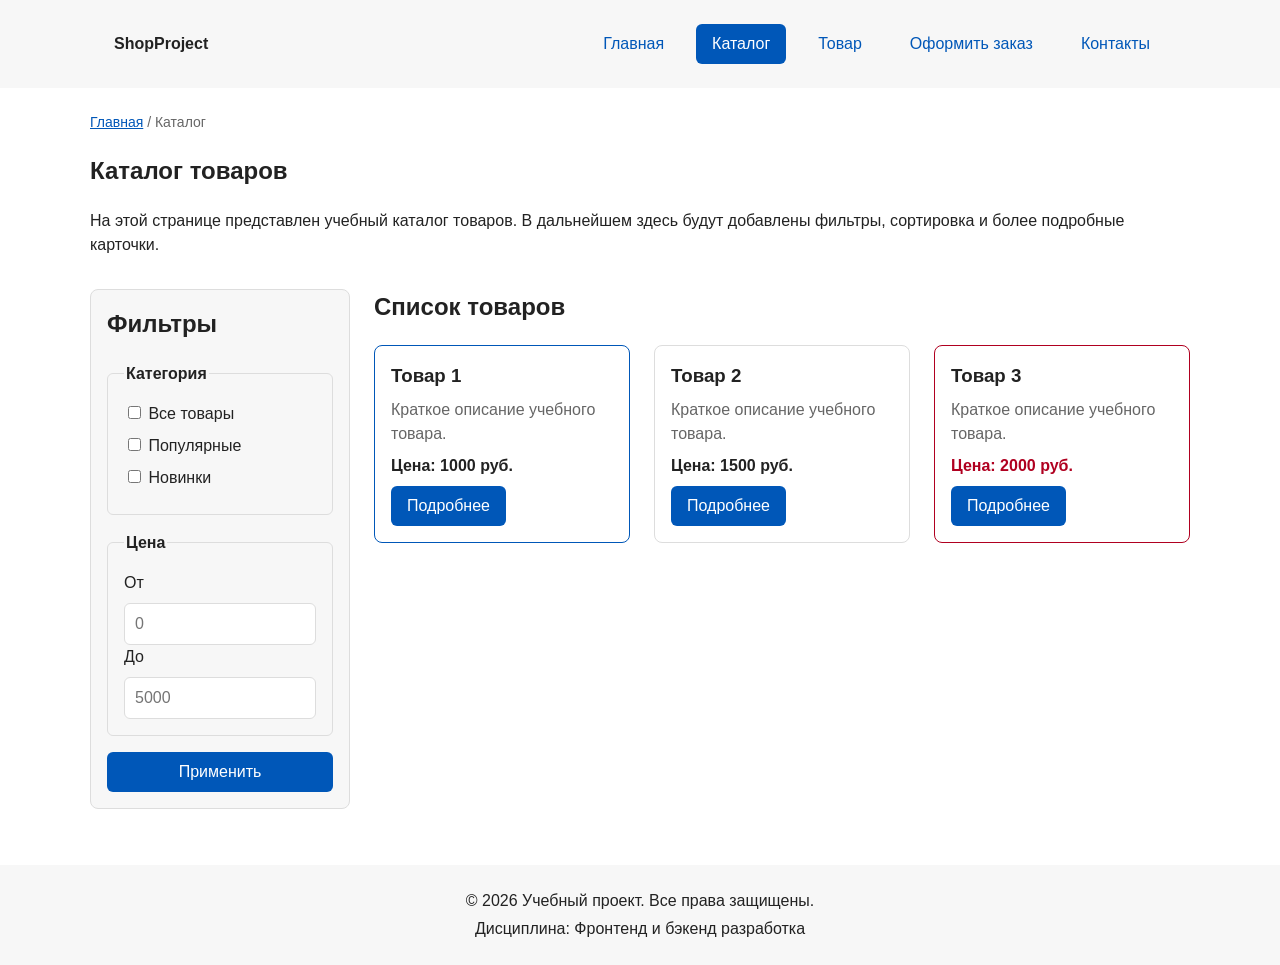
==== catalog.html @ c6a7417a "chore: initialize responsive project" ====
<!DOCTYPE html>
<html lang="ru">
<head>
  <meta charset="UTF-8">
  <meta name="viewport" content="width=device-width, initial-scale=1.0">
  <title>Учебный интернет-магазин</title>
  <link rel="stylesheet" href="css/style.css">
  <script src="js/main.js" defer></script>

  <meta property="og:type" content="website">
  <meta property="og:title" content="Учебный интернет-магазин">
  <meta
    property="og:description"
    content="Учебный frontend-проект интернет-магазина."
  >
  <meta
    property="og:image"
    content="https://ashurvel-rgb.github.io/kr1-html-css-shop/images/preview.jpg"
  >
</head>
<body>
  <header class="site-header">
    <div class="site-header__inner">
      <a class="site-header__logo" href="index.html">ShopProject</a>

      <nav class="site-nav" aria-label="Основная навигация">
        <ul class="site-nav__list">
          <li class="site-nav__item"><a class="site-nav__link" href="index.html">Главная</a></li>
          <li class="site-nav__item"><a class="site-nav__link site-nav__link--active" href="catalog.html">Каталог</a></li>
          <li class="site-nav__item"><a class="site-nav__link" href="product.html">Товар</a></li>
          <li class="site-nav__item"><a class="site-nav__link" href="order.html">Оформить заказ</a></li>
          <li class="site-nav__item"><a class="site-nav__link" href="contacts.html">Контакты</a></li>
        </ul>
      </nav>
    </div>
  </header>

  <main>
    <nav class="breadcrumbs" aria-label="Хлебные крошки">
      <a class="breadcrumbs__link" href="index.html">Главная</a>
      <span class="breadcrumbs__current">Каталог</span>
    </nav>

    <section class="section">
      <h1>Каталог товаров</h1>
      <p>
        На этой странице представлен учебный каталог товаров.
        В дальнейшем здесь будут добавлены фильтры, сортировка и более
        подробные карточки.
      </p>
    </section>

    <section class="catalog-layout">
      <aside class="catalog-filters">
        <h2 class="catalog-filters__title">Фильтры</h2>

        <form class="filters-form" action="#" method="get">
          <fieldset class="filters-form__group">
            <legend class="filters-form__legend">Категория</legend>

            <label class="filters-form__label">
              <input class="filters-form__input" type="checkbox" name="category" value="all">
              Все товары
            </label>
            <label class="filters-form__label">
              <input class="filters-form__input" type="checkbox" name="category" value="popular">
              Популярные
            </label>
            <label class="filters-form__label">
              <input class="filters-form__input" type="checkbox" name="category" value="new">
              Новинки
            </label>
          </fieldset>

          <fieldset class="filters-form__group">
            <legend class="filters-form__legend">Цена</legend>

            <label class="filters-form__label" for="price-from">От</label>
            <input class="filters-form__input filters-form__input--number" id="price-from" name="price-from" type="number" min="0" placeholder="0">

            <label class="filters-form__label" for="price-to">До</label>
            <input class="filters-form__input filters-form__input--number" id="price-to" name="price-to" type="number" min="0" placeholder="5000">
          </fieldset>

          <button class="button button--primary" type="submit">Применить</button>
        </form>
      </aside>

      <section class="catalog-products">
        <h2 class="catalog-products__title">Список товаров</h2>

        <div class="products-grid">
          <article class="product-card product-card--featured">
            <h3 class="product-card__title">Товар 1</h3>
            <p class="product-card__description">Краткое описание учебного товара.</p>
            <p class="product-card__price">Цена: 1000 руб.</p>
            <a class="button button--primary product-card__button" href="product.html">Подробнее</a>
          </article>

          <article class="product-card">
            <h3 class="product-card__title">Товар 2</h3>
            <p class="product-card__description">Краткое описание учебного товара.</p>
            <p class="product-card__price">Цена: 1500 руб.</p>
            <a class="button button--primary product-card__button" href="product.html">Подробнее</a>
          </article>

          <article class="product-card product-card--discount">
            <h3 class="product-card__title">Товар 3</h3>
            <p class="product-card__description">Краткое описание учебного товара.</p>
            <p class="product-card__price">Цена: 2000 руб.</p>
            <a class="button button--primary product-card__button" href="product.html">Подробнее</a>
          </article>
        </div>
      </section>
    </section>
  </main>

  <footer class="site-footer">
    <p class="site-footer__text">&copy; 2026 Учебный проект. Все права защищены.</p>
    <p class="site-footer__text">Дисциплина: Фронтенд и бэкенд разработка</p>
  </footer>
</body>
</html>
---- css/style.css ----
/* ===============================
   1. Переменные проекта
   =============================== */

:root {
  /* Основные цвета проекта */
  --color-bg: #ffffff;
  --color-text: #222222;
  --color-muted: #666666;
  --color-primary: #0057b8;
  --color-primary-dark: #003f86;
  --color-border: #dddddd;
  --color-surface: #f7f7f7;
  --color-surface-accent: #eef5ff;
  --color-danger: #b00020;
  --color-success: #168a2f;
  --color-success-bg: #eefaf0;
  --color-white: #ffffff;

  /* Отступы */
  --space-xs: 4px;
  --space-sm: 8px;
  --space-md: 16px;
  --space-lg: 24px;
  --space-xl: 32px;

  /* Скругления */
  --radius-sm: 6px;
  --radius-md: 8px;
  --radius-lg: 12px;

  /* Размеры */
  --container-width: 1100px;
}

/* ===============================
   2. Базовые стили
   =============================== */

* {
  box-sizing: border-box;
}

body {
  margin: 0;
  font-family: Arial, sans-serif;
  line-height: 1.5;
  color: var(--color-text);
  background-color: var(--color-bg);
}

main {
  min-height: 60vh;
  padding: var(--space-lg);
}

/* ===============================
   3. Общие элементы интерфейса
   =============================== */

a {
  color: var(--color-primary);
}

a:hover {
  color: var(--color-primary-dark);
}

a:focus-visible {
  outline: 2px solid var(--color-primary);
  outline-offset: 3px;
}

.button {
  display: inline-block;
  padding: var(--space-sm) var(--space-md);
  border: none;
  border-radius: var(--radius-sm);
  font: inherit;
  text-decoration: none;
  cursor: pointer;
}

.button--primary {
  color: var(--color-white);
  background-color: var(--color-primary);
}

.button--primary:hover {
  color: var(--color-white);
  background-color: var(--color-primary-dark);
}

.button--secondary {
  color: var(--color-primary);
  background-color: transparent;
  border: 1px solid var(--color-primary);
}

.button--secondary:hover {
  color: var(--color-white);
  background-color: var(--color-primary);
}

.button:focus-visible {
  outline: 2px solid var(--color-primary);
  outline-offset: 3px;
}

.button:disabled,
.button--disabled {
  opacity: 0.6;
  cursor: not-allowed;
}

/* ===============================
   4. Компоненты страницы
   =============================== */

.site-header {
  background-color: var(--color-surface);
}

.site-header__inner {
  display: flex;
  align-items: center;
  justify-content: space-between;
  gap: var(--space-lg);
  max-width: var(--container-width);
  margin: 0 auto;
  padding: var(--space-lg);
}

.site-header__logo {
  font-weight: 700;
  text-decoration: none;
  color: var(--color-text);
}

.site-nav__list {
  display: flex;
  flex-wrap: wrap;
  justify-content: center;
  align-items: center;
  gap: var(--space-md);
  padding: 0;
  margin: 0;
  list-style: none;
}

.site-nav__link {
  display: inline-block;
  padding: var(--space-sm) var(--space-md);
  color: var(--color-primary);
  text-decoration: none;
  border-radius: var(--radius-sm);
}

.site-nav__link:hover {
  color: var(--color-white);
  background-color: var(--color-primary);
}

.site-nav__link:focus-visible {
  outline: 2px solid var(--color-primary);
  outline-offset: 3px;
}

.site-nav__link--active {
  color: var(--color-white);
  background-color: var(--color-primary);
}

.hero {
  max-width: var(--container-width);
  margin: 0 auto var(--space-xl);
  padding: var(--space-xl) var(--space-lg);
  background-color: var(--color-surface-accent);
  border-radius: var(--radius-lg);
}

.section {
  max-width: var(--container-width);
  margin: 0 auto var(--space-xl);
}

.section h2 {
  margin-top: 0;
}

.products-grid {
  display: grid;
  grid-template-columns: repeat(3, 1fr);
  gap: var(--space-lg);
}

.product-card {
  display: flex;
  flex-direction: column;
  gap: var(--space-sm);
  margin-bottom: 0;
  padding: var(--space-md);
  border: 1px solid var(--color-border);
  border-radius: var(--radius-md);
  background-color: var(--color-bg);
}

.product-card:hover {
  border-color: var(--color-primary);
}

.product-card--featured {
  border-color: var(--color-primary);
}

.product-card--discount {
  border-color: var(--color-danger);
}

.product-card__title {
  margin: 0;
  color: var(--color-text);
}

.product-card__description {
  margin: 0;
  color: var(--color-muted);
}

.product-card__price {
  margin: 0;
  font-weight: 700;
}

.product-card--discount .product-card__price {
  color: var(--color-danger);
}

.product-card__button {
  margin-top: auto;
  align-self: flex-start;
}

.aside-info {
  max-width: var(--container-width);
  margin: 0 auto var(--space-xl);
  padding: var(--space-md);
  border-left: 4px solid var(--color-primary);
  background-color: var(--color-surface);
}

.catalog-layout {
  max-width: var(--container-width);
  margin: 0 auto var(--space-xl);
  display: grid;
  grid-template-columns: 260px 1fr;
  grid-template-areas: "filters products";
  gap: var(--space-lg);
}

.catalog-filters {
  grid-area: filters;
  padding: var(--space-md);
  border: 1px solid var(--color-border);
  border-radius: var(--radius-md);
  background-color: var(--color-surface);
}

.catalog-filters__title,
.catalog-products__title {
  margin-top: 0;
}

.catalog-products {
  grid-area: products;
}

.filters-form {
  display: grid;
  gap: var(--space-md);
}

.filters-form__group {
  margin: 0;
  padding: var(--space-md);
  border: 1px solid var(--color-border);
  border-radius: var(--radius-sm);
}

.filters-form__legend {
  font-weight: 700;
}

.filters-form__label {
  display: block;
  margin-bottom: var(--space-sm);
}

.filters-form__input--number {
  width: 100%;
  padding: 8px 10px;
  border: 1px solid var(--color-border);
  border-radius: var(--radius-sm);
  font: inherit;
}

/* ===============================
   5. Форма и модальное окно
   =============================== */

.order-dialog {
  width: min(100% - 32px, 560px);
  padding: var(--space-lg);
  border: none;
  border-radius: var(--radius-lg);
}

.order-dialog::backdrop {
  background-color: rgba(0, 0, 0, 0.5);
}

.order-dialog__title {
  margin-top: 0;
}

.order-form__field {
  margin-bottom: var(--space-md);
}

.order-form__label {
  display: block;
  margin-bottom: var(--space-xs);
}

.order-form__input,
.order-form__select,
.order-form__textarea {
  width: 100%;
  padding: 10px 12px;
  border: 1px solid var(--color-border);
  border-radius: var(--radius-sm);
  font: inherit;
}

.order-form__input--checkbox {
  width: auto;
}

.order-form__hint {
  display: block;
  margin-top: var(--space-xs);
  color: var(--color-muted);
}

.order-form__input:hover,
.order-form__select:hover,
.order-form__textarea:hover {
  border-color: var(--color-primary);
}

.order-form__input:focus-visible,
.order-form__select:focus-visible,
.order-form__textarea:focus-visible {
  outline: 2px solid var(--color-primary);
  outline-offset: 3px;
}

.order-form [aria-invalid="true"] {
  border-color: var(--color-danger);
}

.order-form__actions {
  display: flex;
  gap: var(--space-md);
  margin-top: var(--space-lg);
}

.success-message {
  max-width: var(--container-width);
  margin: var(--space-lg) auto;
  padding: var(--space-md);
  border-left: 4px solid var(--color-success);
  background-color: var(--color-success-bg);
}

.order-form--standalone {
  padding: var(--space-lg);
  border: 1px solid var(--color-border);
  border-radius: var(--radius-lg);
  background-color: var(--color-bg);
}

.order-page {
  display: grid;
  grid-template-columns: minmax(220px, 0.7fr) minmax(320px, 1.3fr);
  gap: var(--space-xl);
  max-width: var(--container-width);
  margin: 0 auto var(--space-xl);
  align-items: start;
}

.order-page__eyebrow,
.product-detail__badge {
  margin: 0 0 var(--space-sm);
  color: var(--color-primary);
  font-weight: 700;
  text-transform: uppercase;
  letter-spacing: 0.04em;
}

.product-detail {
  display: grid;
  grid-template-columns: minmax(240px, 0.8fr) minmax(320px, 1.2fr);
  gap: var(--space-xl);
  max-width: var(--container-width);
  margin: 0 auto var(--space-xl);
  padding: var(--space-xl);
  border-radius: var(--radius-lg);
  background-color: var(--color-surface-accent);
}

.product-detail__media {
  display: grid;
  min-height: 280px;
  place-items: center;
  border: 1px solid var(--color-border);
  border-radius: var(--radius-lg);
  background-color: var(--color-white);
  font-size: 96px;
}

.product-detail__title {
  margin: 0 0 var(--space-md);
}

.product-detail__description {
  color: var(--color-muted);
}

.product-detail__price {
  font-size: 1.5rem;
  font-weight: 700;
}

.table-wrapper {
  overflow-x: auto;
}

.product-table {
  width: 100%;
  border-collapse: collapse;
  background-color: var(--color-bg);
}

.product-table__caption {
  margin-bottom: var(--space-sm);
  text-align: left;
  font-weight: 700;
}

.product-table th,
.product-table td {
  padding: 12px;
  border: 1px solid var(--color-border);
  text-align: left;
}

.product-table__head {
  color: var(--color-white);
  background-color: var(--color-primary);
}

.product-table__body tr:nth-child(even) {
  background-color: var(--color-surface);
}
.breadcrumbs {
  max-width: var(--container-width);
  margin: 0 auto var(--space-md);
  font-size: 14px;
  color: var(--color-muted);
}

.breadcrumbs__link {
  color: var(--color-primary);
}

.breadcrumbs__current::before {
  content: " / ";
  color: var(--color-muted);
}

.site-footer {
  padding: var(--space-lg);
  background-color: var(--color-surface);
  text-align: center;
}

.site-footer__text {
  margin: 0;
}

.site-footer__text + .site-footer__text {
  margin-top: var(--space-xs);
}
html {
  scroll-behavior: smooth;
}
:target {
  outline: 2px dashed var(--color-primary);
  outline-offset: 4px;
}

@media (max-width: 820px) {
  .site-header__inner {
    flex-direction: column;
    align-items: flex-start;
  }

  .site-nav__list {
    justify-content: flex-start;
  }

  .products-grid,
  .catalog-layout,
  .order-page,
  .product-detail {
    grid-template-columns: 1fr;
  }

  .catalog-layout {
    grid-template-areas:
      "filters"
      "products";
  }
}

@media (max-width: 520px) {
  main,
  .site-header__inner,
  .site-footer,
  .hero,
  .product-detail,
  .order-form--standalone {
    padding: var(--space-md);
  }

  .site-nav__list,
  .order-form__actions {
    flex-direction: column;
    align-items: stretch;
  }

  .site-nav__link,
  .button {
    width: 100%;
    text-align: center;
  }
}
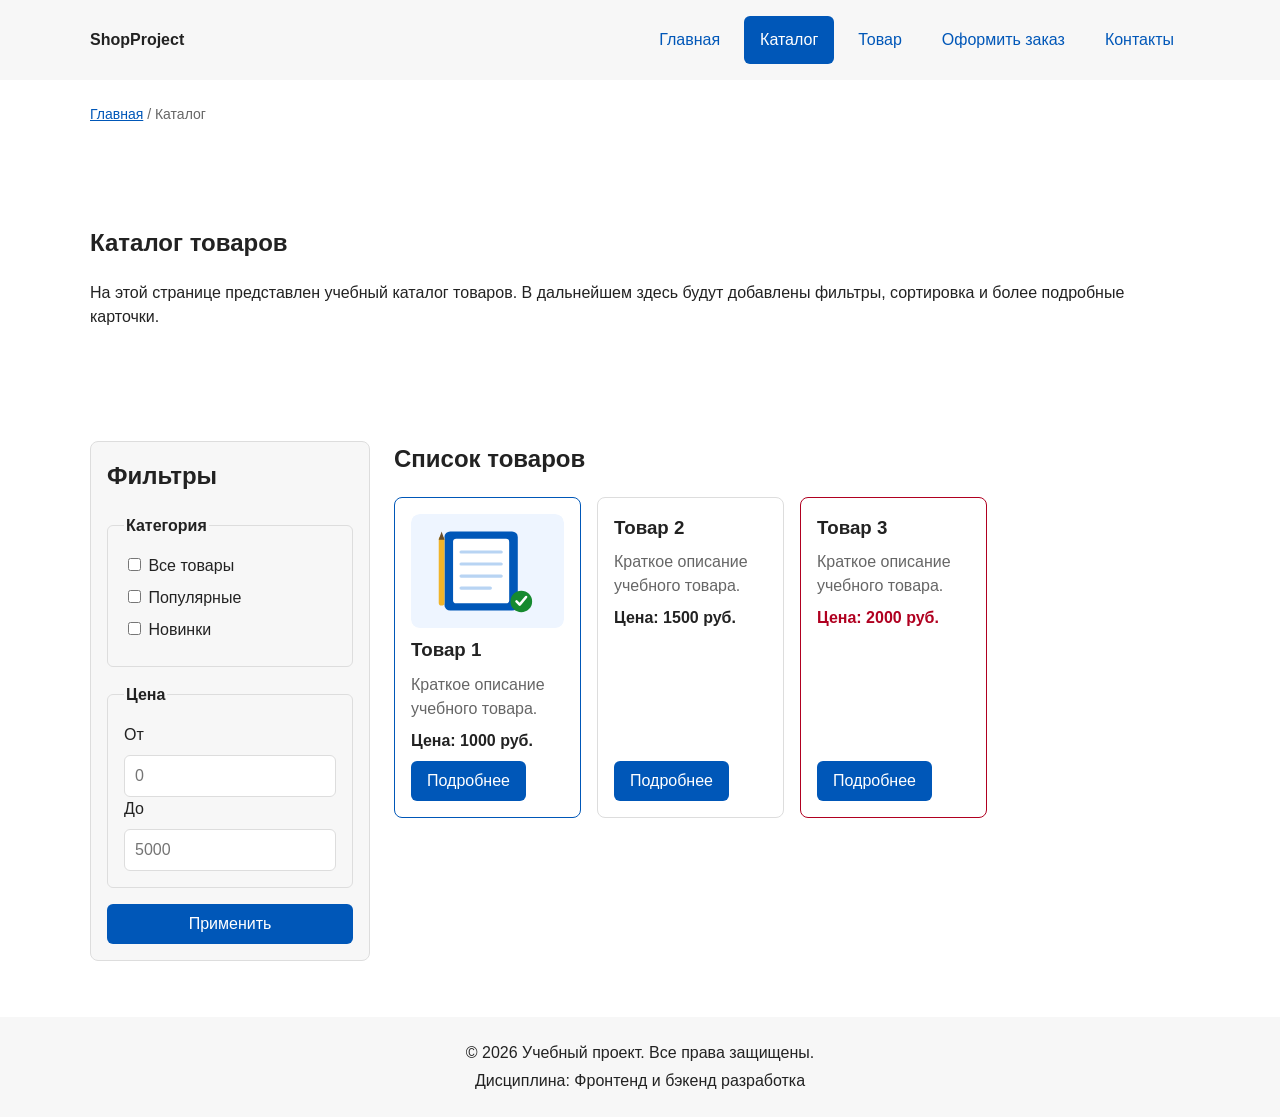
==== commit 5443bd57: "feat: add responsive layout styles" ====
--- a/catalog.html
+++ b/catalog.html
@@ -4,7 +4,9 @@
   <meta charset="UTF-8">
   <meta name="viewport" content="width=device-width, initial-scale=1.0">
   <title>Учебный интернет-магазин</title>
+  <link rel="icon" href="images/favicon.svg" type="image/svg+xml">
   <link rel="stylesheet" href="css/style.css">
+  <link rel="stylesheet" href="css/responsive.css">
   <script src="js/main.js" defer></script>
 
   <meta property="og:type" content="website">
@@ -91,6 +93,16 @@
 
         <div class="products-grid">
           <article class="product-card product-card--featured">
+            <img
+              class="product-card__image"
+              src="images/product-1-640.svg"
+              srcset="images/product-1-480.svg 480w, images/product-1-640.svg 640w, images/product-1-960.svg 960w"
+              sizes="(max-width: 639px) 100vw, (max-width: 1023px) 50vw, 33vw"
+              alt="Синий блокнот для учёбы"
+              width="640"
+              height="480"
+              loading="lazy"
+            >
             <h3 class="product-card__title">Товар 1</h3>
             <p class="product-card__description">Краткое описание учебного товара.</p>
             <p class="product-card__price">Цена: 1000 руб.</p>
--- a/css/responsive.css
+++ b/css/responsive.css
@@ -0,0 +1,269 @@
+/*
+  Адаптивные стили для контрольной работы №3.
+  Подход: Mobile First.
+  Базовые стили рассчитаны на мобильный экран.
+  Расширения добавляются через min-width медиазапросы.
+*/
+
+*,
+*::before,
+*::after {
+  box-sizing: border-box;
+}
+
+html {
+  scroll-behavior: smooth;
+}
+
+img,
+video {
+  max-width: 100%;
+  height: auto;
+}
+
+body {
+  overflow-x: hidden;
+}
+
+main,
+.site-header__inner,
+.section,
+.hero,
+.catalog-layout,
+.order-page,
+.product-detail,
+.breadcrumbs,
+.aside-info {
+  width: min(100% - 32px, 1200px);
+  margin-inline: auto;
+}
+
+main {
+  padding: 24px 0;
+}
+
+.section {
+  padding-block: clamp(24px, 5vw, 64px);
+}
+
+.site-header {
+  position: static;
+}
+
+.site-header__inner {
+  flex-direction: column;
+  align-items: stretch;
+  gap: 16px;
+  padding: 16px 0;
+}
+
+.site-nav__list {
+  flex-direction: column;
+  align-items: stretch;
+  gap: 8px;
+}
+
+.site-nav__link {
+  display: block;
+  min-height: 44px;
+  padding: 12px 16px;
+}
+
+.hero {
+  display: grid;
+  gap: 24px;
+  align-items: center;
+  padding: clamp(24px, 5vw, 64px);
+}
+
+.hero__content {
+  display: grid;
+  gap: 16px;
+}
+
+.hero__title,
+.hero__description {
+  margin: 0;
+}
+
+.hero__title {
+  font-size: clamp(28px, 7vw, 56px);
+  line-height: 1.1;
+}
+
+.hero__image {
+  display: block;
+  width: 100%;
+  max-width: 520px;
+  margin-inline: auto;
+  border-radius: var(--radius-lg, 12px);
+}
+
+.products-grid {
+  grid-template-columns: 1fr;
+  gap: 16px;
+}
+
+.product-card {
+  min-width: 0;
+}
+
+.product-card__title,
+.product-card__description {
+  overflow-wrap: anywhere;
+}
+
+.product-card__image {
+  display: block;
+  width: 100%;
+  aspect-ratio: 4 / 3;
+  object-fit: cover;
+  border-radius: var(--radius-md, 8px);
+}
+
+.catalog-layout {
+  grid-template-columns: 1fr;
+  grid-template-areas:
+    "filters"
+    "products";
+  gap: 24px;
+}
+
+.catalog-filters {
+  position: static;
+}
+
+.order-page,
+.product-detail {
+  grid-template-columns: 1fr;
+}
+
+.order-form {
+  display: grid;
+  gap: 16px;
+}
+
+.order-form__field {
+  display: grid;
+  gap: 8px;
+  min-width: 0;
+  margin-bottom: 0;
+}
+
+.order-form__input,
+.order-form__textarea,
+.order-form__select {
+  width: 100%;
+  min-height: 44px;
+  padding: 10px 12px;
+  font: inherit;
+}
+
+.order-form__textarea {
+  min-height: 120px;
+  resize: vertical;
+}
+
+.order-form__actions {
+  display: flex;
+  flex-direction: column;
+  gap: 12px;
+  margin-top: 0;
+}
+
+.table-wrapper {
+  width: 100%;
+  overflow-x: auto;
+  -webkit-overflow-scrolling: touch;
+}
+
+.product-table {
+  width: 100%;
+  min-width: 640px;
+  border-collapse: collapse;
+}
+
+.order-dialog {
+  width: min(100% - 32px, 560px);
+  max-height: calc(100vh - 32px);
+  overflow: auto;
+}
+
+.order-dialog::backdrop {
+  background: rgb(0 0 0 / 0.5);
+}
+
+@media (min-width: 640px) {
+  .products-grid {
+    grid-template-columns: repeat(2, minmax(0, 1fr));
+  }
+}
+
+@media (min-width: 768px) {
+  .site-header {
+    position: sticky;
+    top: 0;
+    z-index: 100;
+  }
+
+  .site-header__inner {
+    flex-direction: row;
+    align-items: center;
+  }
+
+  .site-nav__list {
+    flex-direction: row;
+    flex-wrap: wrap;
+    align-items: center;
+  }
+
+  .order-form {
+    grid-template-columns: repeat(2, minmax(0, 1fr));
+  }
+
+  .order-form__field--wide,
+  .order-form__actions {
+    grid-column: 1 / -1;
+  }
+
+  .order-form__actions {
+    flex-direction: row;
+  }
+}
+
+@media (min-width: 900px) {
+  .hero {
+    grid-template-columns: minmax(0, 1fr) minmax(320px, 520px);
+  }
+}
+
+@media (min-width: 1024px) {
+  .products-grid {
+    grid-template-columns: repeat(3, minmax(0, 1fr));
+  }
+
+  .catalog-layout {
+    grid-template-columns: 280px minmax(0, 1fr);
+    grid-template-areas: "filters products";
+    align-items: start;
+  }
+
+  .catalog-filters {
+    position: sticky;
+    top: 88px;
+  }
+
+  .order-page {
+    grid-template-columns: minmax(220px, 0.7fr) minmax(320px, 1.3fr);
+  }
+
+  .product-detail {
+    grid-template-columns: minmax(240px, 0.8fr) minmax(320px, 1.2fr);
+  }
+}
+
+@media (min-width: 1280px) {
+  .products-grid {
+    grid-template-columns: repeat(4, minmax(0, 1fr));
+  }
+}
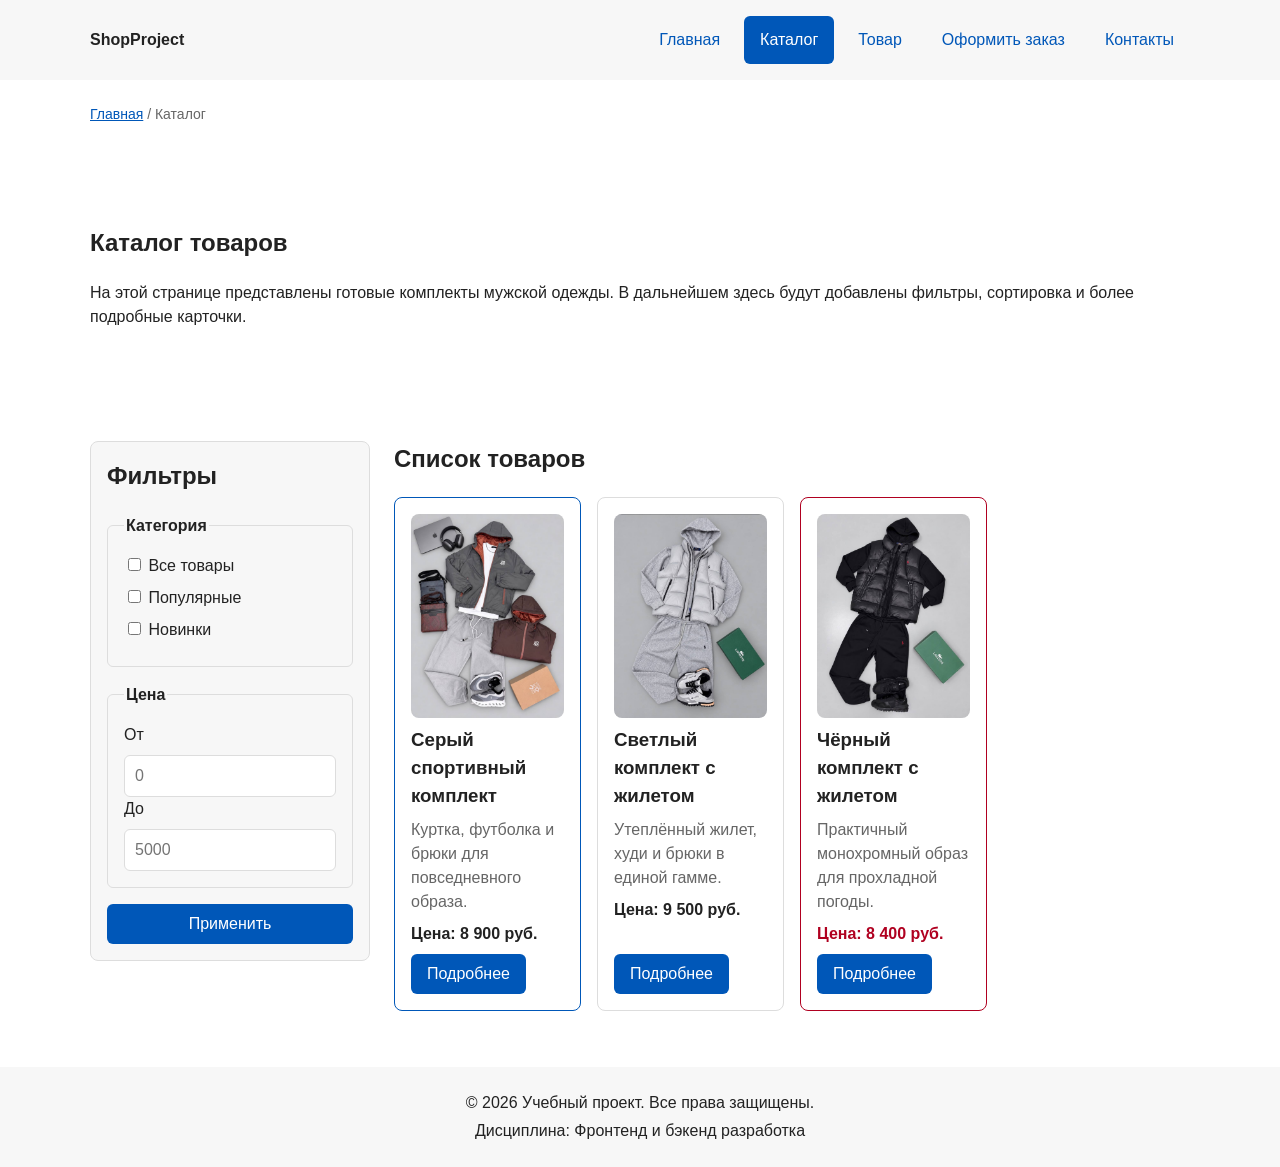
==== commit 0ff9aba8: "feat: replace generated images with real photos" ====
--- a/catalog.html
+++ b/catalog.html
@@ -17,7 +17,7 @@
   >
   <meta
     property="og:image"
-    content="https://ashurvel-rgb.github.io/kr1-html-css-shop/images/preview.jpg"
+    content="https://ashurvel-rgb.github.io/kr3-responsive-shop/images/preview.jpg"
   >
 </head>
 <body>
@@ -46,7 +46,7 @@
     <section class="section">
       <h1>Каталог товаров</h1>
       <p>
-        На этой странице представлен учебный каталог товаров.
+        На этой странице представлены готовые комплекты мужской одежды.
         В дальнейшем здесь будут добавлены фильтры, сортировка и более
         подробные карточки.
       </p>
@@ -95,31 +95,33 @@
           <article class="product-card product-card--featured">
             <img
               class="product-card__image"
-              src="images/product-1-640.svg"
-              srcset="images/product-1-480.svg 480w, images/product-1-640.svg 640w, images/product-1-960.svg 960w"
+              src="images/outfit-gray.jpg"
+              srcset="images/outfit-gray.jpg 960w"
               sizes="(max-width: 639px) 100vw, (max-width: 1023px) 50vw, 33vw"
-              alt="Синий блокнот для учёбы"
-              width="640"
-              height="480"
+              alt="Серый спортивный комплект с курткой"
+              width="960"
+              height="1280"
               loading="lazy"
             >
-            <h3 class="product-card__title">Товар 1</h3>
-            <p class="product-card__description">Краткое описание учебного товара.</p>
-            <p class="product-card__price">Цена: 1000 руб.</p>
+            <h3 class="product-card__title">Серый спортивный комплект</h3>
+            <p class="product-card__description">Куртка, футболка и брюки для повседневного образа.</p>
+            <p class="product-card__price">Цена: 8 900 руб.</p>
             <a class="button button--primary product-card__button" href="product.html">Подробнее</a>
           </article>
 
           <article class="product-card">
-            <h3 class="product-card__title">Товар 2</h3>
-            <p class="product-card__description">Краткое описание учебного товара.</p>
-            <p class="product-card__price">Цена: 1500 руб.</p>
+            <img class="product-card__image" src="images/outfit-light.jpg" alt="Светло-серый комплект с жилетом" width="960" height="1280" loading="lazy">
+            <h3 class="product-card__title">Светлый комплект с жилетом</h3>
+            <p class="product-card__description">Утеплённый жилет, худи и брюки в единой гамме.</p>
+            <p class="product-card__price">Цена: 9 500 руб.</p>
             <a class="button button--primary product-card__button" href="product.html">Подробнее</a>
           </article>
 
           <article class="product-card product-card--discount">
-            <h3 class="product-card__title">Товар 3</h3>
-            <p class="product-card__description">Краткое описание учебного товара.</p>
-            <p class="product-card__price">Цена: 2000 руб.</p>
+            <img class="product-card__image" src="images/outfit-black.jpg" alt="Чёрный спортивный комплект с жилетом" width="960" height="1280" loading="lazy">
+            <h3 class="product-card__title">Чёрный комплект с жилетом</h3>
+            <p class="product-card__description">Практичный монохромный образ для прохладной погоды.</p>
+            <p class="product-card__price">Цена: 8 400 руб.</p>
             <a class="button button--primary product-card__button" href="product.html">Подробнее</a>
           </article>
         </div>
--- a/css/responsive.css
+++ b/css/responsive.css
@@ -97,6 +97,8 @@
   max-width: 520px;
   margin-inline: auto;
   border-radius: var(--radius-lg, 12px);
+  aspect-ratio: 4 / 3;
+  object-fit: cover;
 }
 
 .products-grid {
@@ -116,7 +118,7 @@
 .product-card__image {
   display: block;
   width: 100%;
-  aspect-ratio: 4 / 3;
+  aspect-ratio: 3 / 4;
   object-fit: cover;
   border-radius: var(--radius-md, 8px);
 }
